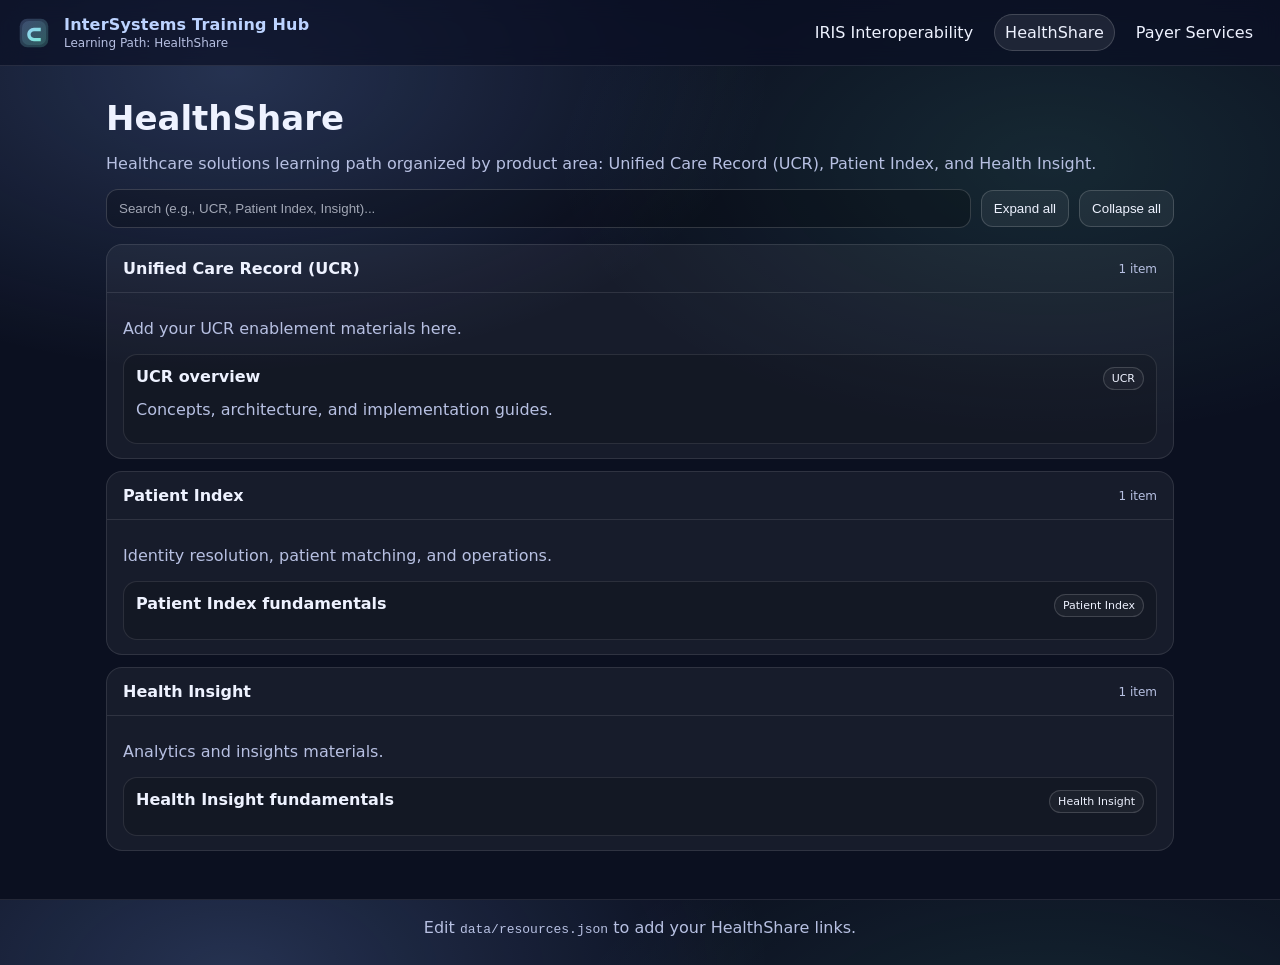
==== paths/healthshare.html @ f5359a51 "feat: initial code commit" ====
<!doctype html>
<html lang="en">
<head>
  <meta charset="utf-8" />
  <meta name="viewport" content="width=device-width,initial-scale=1" />
  <title>HealthShare — InterSystems Training Hub</title>
  <link rel="icon" href="../assets/logo.svg" />
  <link rel="stylesheet" href="../css/styles.css" />
</head>
<body data-path="healthshare">
  <header class="site-header">
    <a class="brand" href="../index.html" aria-label="Go to home">
      <img src="../assets/logo.svg" alt="" class="brand-logo" />
      <div class="brand-text">
        <div class="brand-title">InterSystems Training Hub</div>
        <div class="brand-subtitle">Learning Path: HealthShare</div>
      </div>
    </a>

    <nav class="top-nav" aria-label="Primary">
      <a href="iris-interoperability.html">IRIS Interoperability</a>
      <a class="active" href="healthshare.html">HealthShare</a>
      <a href="payer-services.html">Payer Services</a>
    </nav>
  </header>

  <main class="container">
    <section class="path-header">
      <h1>HealthShare</h1>
      <p class="muted">
        Healthcare solutions learning path organized by product area: Unified Care Record (UCR), Patient Index, and Health Insight.
      </p>

      <div class="toolbar">
        <label class="search">
          <span class="sr-only">Search resources</span>
          <input id="searchInput" type="search" placeholder="Search (e.g., UCR, Patient Index, Insight)..." autocomplete="off" />
        </label>
        <button id="expandAllBtn" class="btn" type="button">Expand all</button>
        <button id="collapseAllBtn" class="btn" type="button">Collapse all</button>
      </div>
    </section>

    <section id="resourceRoot" class="resource-root" aria-live="polite"></section>
  </main>

  <footer class="site-footer">
    <div class="muted">Edit <code>data/resources.json</code> to add your HealthShare links.</div>
  </footer>

  <script src="../js/app.js" defer></script>
</body>
</html>
---- css/styles.css ----
:root{
    --bg: #0b1020;
    --panel: #111836;
    --panel2: #0f1530;
    --text: #eef2ff;
    --muted: #b7c0e2;
    --border: rgba(255,255,255,.10);
    --border2: rgba(255,255,255,.16);
    --link: #bcd3ff;
    --shadow: 0 12px 28px rgba(0,0,0,.35);
  }
  
  *{ box-sizing: border-box; }
  html,body{ height: 100%; }
  body{
    margin: 0;
    font-family: ui-sans-serif, system-ui, -apple-system, Segoe UI, Roboto, Helvetica, Arial, "Apple Color Emoji","Segoe UI Emoji";
    background: radial-gradient(900px 500px at 18% 8%, rgba(130,170,255,.22), transparent 60%),
                radial-gradient(900px 500px at 82% 18%, rgba(120,255,220,.10), transparent 55%),
                var(--bg);
    color: var(--text);
  }
  
  a{ color: var(--link); text-decoration: none; }
  a:hover{ text-decoration: underline; }
  
  .container{
    max-width: 1100px;
    margin: 0 auto;
    padding: 24px 16px 48px;
  }
  
  .site-header{
    position: sticky;
    top: 0;
    z-index: 10;
    backdrop-filter: blur(10px);
    background: rgba(10, 15, 35, .66);
    border-bottom: 1px solid var(--border);
    display: flex;
    gap: 16px;
    align-items: center;
    justify-content: space-between;
    padding: 14px 16px;
  }
  
  .brand{
    display: flex;
    gap: 12px;
    align-items: center;
    min-width: 220px;
  }
  .brand-logo{ width: 36px; height: 36px; }
  .brand-title{ font-weight: 700; letter-spacing: .2px; }
  .brand-subtitle{ font-size: 12px; color: var(--muted); margin-top: 2px; }
  
  .top-nav{
    display: flex;
    gap: 10px;
    flex-wrap: wrap;
    justify-content: flex-end;
  }
  .top-nav a{
    padding: 8px 10px;
    border: 1px solid transparent;
    border-radius: 999px;
    color: var(--text);
    background: transparent;
  }
  .top-nav a:hover{
    border-color: var(--border2);
    text-decoration: none;
  }
  .top-nav a.active{
    background: rgba(255,255,255,.08);
    border-color: var(--border2);
  }
  
  .hero{
    padding: 18px 0 8px;
  }
  .hero h1{
    font-size: clamp(26px, 3vw, 36px);
    margin: 0 0 8px;
  }
  .muted{ color: var(--muted); }
  
  .grid{
    display: grid;
    grid-template-columns: repeat(12, 1fr);
    gap: 14px;
    margin-top: 18px;
  }
  .card{
    grid-column: span 12;
    background: linear-gradient(180deg, rgba(255,255,255,.08), rgba(255,255,255,.03));
    border: 1px solid var(--border);
    border-radius: 18px;
    padding: 16px;
    box-shadow: var(--shadow);
    transition: transform .12s ease, border-color .12s ease;
  }
  .card:hover{
    transform: translateY(-2px);
    border-color: var(--border2);
    text-decoration: none;
  }
  .card h2{ margin: 0 0 8px; font-size: 18px; color: var(--text); }
  .card p{ margin: 0 0 12px; color: var(--muted); line-height: 1.4; }
  .pill{
    display: inline-block;
    padding: 6px 10px;
    border-radius: 999px;
    border: 1px solid var(--border2);
    background: rgba(0,0,0,.16);
    color: var(--text);
    font-size: 12px;
  }
  
  .note{
    margin-top: 18px;
    background: rgba(255,255,255,.05);
    border: 1px solid var(--border);
    border-radius: 16px;
    padding: 14px 16px;
  }
  
  .path-header h1{
    margin: 8px 0 6px;
    font-size: clamp(24px, 3vw, 34px);
  }
  .toolbar{
    display: flex;
    gap: 10px;
    flex-wrap: wrap;
    align-items: center;
    margin-top: 14px;
  }
  .search{
    flex: 1 1 320px;
  }
  .search input{
    width: 100%;
    padding: 11px 12px;
    border-radius: 12px;
    border: 1px solid var(--border2);
    background: rgba(0,0,0,.22);
    color: var(--text);
    outline: none;
  }
  .search input::placeholder{ color: rgba(238,242,255,.65); }
  
  .btn{
    padding: 10px 12px;
    border-radius: 12px;
    border: 1px solid var(--border2);
    background: rgba(255,255,255,.06);
    color: var(--text);
    cursor: pointer;
  }
  .btn:hover{ background: rgba(255,255,255,.10); }
  
  .resource-root{
    margin-top: 16px;
    display: grid;
    gap: 12px;
  }
  
  .section{
    background: rgba(255,255,255,.05);
    border: 1px solid var(--border);
    border-radius: 16px;
    overflow: clip;
  }
  .section summary{
    list-style: none;
    cursor: pointer;
    padding: 14px 16px;
    display: flex;
    align-items: center;
    justify-content: space-between;
    gap: 12px;
  }
  .section summary::-webkit-details-marker{ display:none; }
  .section-title{
    font-weight: 700;
  }
  .section-meta{
    font-size: 12px;
    color: var(--muted);
    white-space: nowrap;
  }
  .section-body{
    border-top: 1px solid var(--border);
    padding: 10px 16px 14px;
  }
  
  .items{
    display: grid;
    gap: 10px;
    margin-top: 8px;
  }
  .item{
    border: 1px solid var(--border);
    border-radius: 14px;
    padding: 12px 12px;
    background: rgba(0,0,0,.14);
  }
  .item-top{
    display: flex;
    align-items: flex-start;
    justify-content: space-between;
    gap: 10px;
  }
  .item-title{
    font-weight: 650;
    margin: 0;
  }
  .item-tags{
    display: flex;
    gap: 6px;
    flex-wrap: wrap;
    justify-content: flex-end;
  }
  .tag{
    font-size: 11px;
    padding: 4px 8px;
    border-radius: 999px;
    border: 1px solid var(--border2);
    background: rgba(255,255,255,.04);
    color: var(--text);
  }
  .item-desc{
    margin: 8px 0 0;
    color: var(--muted);
    line-height: 1.45;
  }
  
  .item-links{
    margin-top: 10px;
    display: flex;
    flex-wrap: wrap;
    gap: 8px;
  }
  .linkbtn{
    display: inline-flex;
    align-items: center;
    gap: 8px;
    padding: 8px 10px;
    border-radius: 12px;
    border: 1px solid var(--border2);
    background: rgba(255,255,255,.06);
    color: var(--text);
  }
  .linkbtn:hover{ text-decoration: none; background: rgba(255,255,255,.10); }
  .linkbtn img{ width: 14px; height: 14px; opacity: .92; }
  
  .site-footer{
    padding: 18px 16px 28px;
    border-top: 1px solid var(--border);
    color: var(--muted);
    text-align: center;
  }
  
  .sr-only{
    position:absolute;
    width:1px;height:1px;
    padding:0;margin:-1px;
    overflow:hidden;clip:rect(0,0,0,0);
    white-space:nowrap;border:0;
  }
  
  @media (min-width: 860px){
    .card{ grid-column: span 4; }
  }
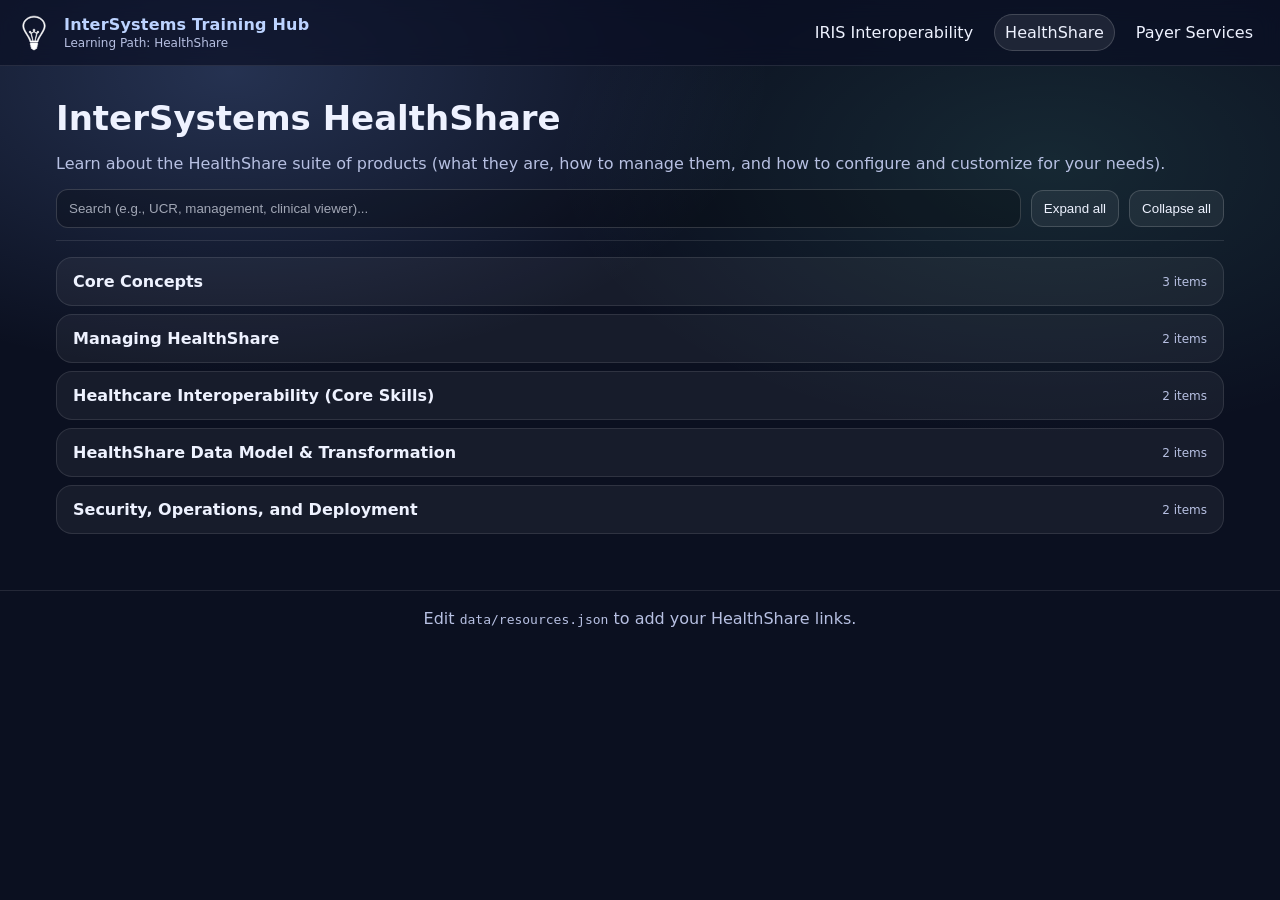
==== commit 19f5dc86: "feat: more healthshare links" ====
--- a/paths/healthshare.html
+++ b/paths/healthshare.html
@@ -26,15 +26,15 @@
 
   <main class="container">
     <section class="path-header">
-      <h1>HealthShare</h1>
+      <h1>InterSystems HealthShare</h1>
       <p class="muted">
-        Healthcare solutions learning path organized by product area: Unified Care Record (UCR), Patient Index, and Health Insight.
+        Learn about the HealthShare suite of products (what they are, how to manage them, and how to configure and customize for your needs).
       </p>
 
       <div class="toolbar">
         <label class="search">
           <span class="sr-only">Search resources</span>
-          <input id="searchInput" type="search" placeholder="Search (e.g., UCR, Patient Index, Insight)..." autocomplete="off" />
+          <input id="searchInput" type="search" placeholder="Search (e.g., UCR, management, clinical viewer)..." autocomplete="off" />
         </label>
         <button id="expandAllBtn" class="btn" type="button">Expand all</button>
         <button id="collapseAllBtn" class="btn" type="button">Collapse all</button>
--- a/css/styles.css
+++ b/css/styles.css
@@ -1,276 +1,460 @@
 :root{
-    --bg: #0b1020;
-    --panel: #111836;
-    --panel2: #0f1530;
-    --text: #eef2ff;
-    --muted: #b7c0e2;
-    --border: rgba(255,255,255,.10);
-    --border2: rgba(255,255,255,.16);
-    --link: #bcd3ff;
-    --shadow: 0 12px 28px rgba(0,0,0,.35);
+  --bg:#0b1020;
+  --panel:#111836;
+  --panel2:#0f1530;
+  --text:#eef2ff;
+  --muted:#b7c0e2;
+  --border:rgba(255,255,255,.10);
+  --border2:rgba(255,255,255,.16);
+  --link:#bcd3ff;
+  --shadow:0 12px 28px rgba(0,0,0,.35);
+}
+
+*{ box-sizing:border-box; }
+html,body{ height:100%; }
+
+body{
+  margin:0;
+  font-family:ui-sans-serif,system-ui,-apple-system,"Segoe UI",Roboto,Helvetica,Arial,"Apple Color Emoji","Segoe UI Emoji";
+  background:
+    radial-gradient(900px 500px at 18% 8%, rgba(130,170,255,.22), transparent 60%),
+    radial-gradient(900px 500px at 82% 18%, rgba(120,255,220,.10), transparent 55%),
+    var(--bg);
+  background-attachment:fixed;
+  background-repeat:no-repeat;
+  background-size:cover;
+  color:var(--text);
+}
+
+a{ color:var(--link); text-decoration:none; }
+a:hover{ text-decoration:underline; }
+
+.container{
+  margin:0 auto;
+  padding:24px 16px 48px;
+  width:100%;
+}
+
+/* Header */
+.site-header{
+  position:sticky;
+  top:0;
+  z-index:10;
+  backdrop-filter:blur(10px);
+  background:rgba(10,15,35,.66);
+  border-bottom:1px solid var(--border);
+  display:flex;
+  gap:16px;
+  align-items:center;
+  justify-content:space-between;
+  padding:14px 16px;
+}
+
+.brand{
+  display:flex;
+  gap:12px;
+  align-items:center;
+  min-width:220px;
+}
+
+.site-header .brand,
+.site-header .brand:hover,
+.site-header .brand:focus{
+  text-decoration:none;
+}
+
+.brand-logo{ width:36px; height:36px; }
+.brand-title{ font-weight:700; letter-spacing:.2px; }
+.brand-subtitle{ font-size:12px; color:var(--muted); margin-top:2px; }
+
+.top-nav{
+  display:flex;
+  gap:10px;
+  flex-wrap:wrap;
+  justify-content:flex-end;
+}
+.top-nav a{
+  padding:8px 10px;
+  border:1px solid transparent;
+  border-radius:999px;
+  color:var(--text);
+  background:transparent;
+}
+.top-nav a:hover{
+  border-color:var(--border2);
+  text-decoration:none;
+}
+.top-nav a.active{
+  background:rgba(255,255,255,.08);
+  border-color:var(--border2);
+}
+
+/* Hero / misc */
+.hero{ padding:18px 0 8px; }
+.hero h1{
+  font-size:clamp(26px,3vw,36px);
+  margin:0 0 8px;
+}
+.muted{ color:var(--muted); }
+
+/* Card grid (homepage cards) */
+.grid{
+  display:grid;
+  grid-template-columns:repeat(12,1fr);
+  gap:14px;
+  margin-top:18px;
+}
+.card{
+  grid-column:span 12;
+  background:linear-gradient(180deg, rgba(255,255,255,.08), rgba(255,255,255,.03));
+  border:1px solid var(--border);
+  border-radius:18px;
+  padding:16px;
+  box-shadow:var(--shadow);
+  transition:transform .12s ease, border-color .12s ease;
+}
+.card:hover{
+  transform:translateY(-2px);
+  border-color:var(--border2);
+  text-decoration:none;
+}
+.card h2{ margin:0 0 8px; font-size:18px; color:var(--text); }
+.card p{ margin:0 0 12px; color:var(--muted); line-height:1.4; }
+
+.pill{
+  display:inline-block;
+  padding:6px 10px;
+  border-radius:999px;
+  border:1px solid var(--border2);
+  background:rgba(0,0,0,.16);
+  color:var(--text);
+  font-size:12px;
+}
+
+.note{
+  margin-top:18px;
+  background:rgba(255,255,255,.05);
+  border:1px solid var(--border);
+  border-radius:16px;
+  padding:14px 16px;
+}
+
+/* Page header + toolbar (resource pages) */
+.page-header{
+  width:100%;
+  display:block;
+  margin-bottom:16px;
+}
+
+.path-header{
+  width:100%;
+  margin-bottom:12px;
+  border-bottom:1px solid var(--border);
+  padding-bottom:12px;
+}
+.path-header h1{
+  margin:8px 0 6px;
+  font-size:clamp(24px,3vw,34px);
+}
+
+.toolbar,
+.toolbar--full{
+  display:flex;
+  gap:10px;
+  flex-wrap:wrap;
+  align-items:center;
+  width:100%;
+  margin-top:12px;
+}
+
+.search{ flex:1 1 320px; }
+.search input{
+  width:100%;
+  padding:11px 12px;
+  border-radius:12px;
+  border:1px solid var(--border2);
+  background:rgba(0,0,0,.22);
+  color:var(--text);
+  outline:none;
+}
+.search input::placeholder{ color:rgba(238,242,255,.65); }
+
+.btn{
+  padding:10px 12px;
+  border-radius:12px;
+  border:1px solid var(--border2);
+  background:rgba(255,255,255,.06);
+  color:var(--text);
+  cursor:pointer;
+}
+.btn:hover{ background:rgba(255,255,255,.10); }
+
+/* Resources (single-column stacking) */
+.resource-root{
+  margin-top:16px;
+  display:block;
+  width:100%;
+}
+
+.section{
+  background:rgba(255,255,255,.05);
+  border:1px solid var(--border);
+  border-radius:16px;
+  overflow:clip;
+  width:100%;
+  max-width:100%;
+  margin-bottom:0.5em;
+}
+.section summary{
+  list-style:none;
+  cursor:pointer;
+  padding:14px 16px;
+  display:flex;
+  align-items:center;
+  justify-content:space-between;
+  gap:12px;
+}
+.section summary::-webkit-details-marker{ display:none; }
+.section-title{ font-weight:700; }
+.section-meta{
+  font-size:12px;
+  color:var(--muted);
+  white-space:nowrap;
+}
+.section-body{
+  border-top:1px solid var(--border);
+  padding:10px 16px 14px;
+  display:block;
+}
+
+/* Item list */
+.items{
+  display:flex;
+  flex-direction:column;
+  gap:0.5em;
+  margin-top:8px;
+}
+
+/* Single source of truth for .item */
+.item{
+  width:100%;
+  max-width:100%;
+  position:relative;
+  border:1px solid var(--border);
+  border-radius:14px;
+  padding:14px;        /* slightly roomier */
+  background:rgba(0,0,0,.14);
+  transition:background .15s ease, transform .15s ease, box-shadow .15s ease, border-color .15s ease;
+  -webkit-tap-highlight-color:transparent;
+}
+
+/* Entire item highlights (and ONLY the item) on hover */
+.item:hover{
+  background:rgba(255,255,255,.045);
+  transform:translateY(-3px);
+  box-shadow:0 14px 36px rgba(0,0,0,.32);
+  border-color:var(--border2);
+}
+
+/* If your item is an anchor, keep it looking like a card */
+.item,
+.item:hover,
+.item:visited{
+  color:inherit;
+  text-decoration:none;
+}
+
+.item-top{
+  display:flex;
+  align-items:flex-start;
+  justify-content:space-between;
+  gap:10px;
+}
+.item-title{ font-weight:650; margin:0; }
+
+.item-tags{
+  display:flex;
+  gap:6px;
+  flex-wrap:wrap;
+  justify-content:flex-end;
+}
+.tag{
+  font-size:11px;
+  padding:4px 8px;
+  border-radius:999px;
+  border:1px solid var(--border2);
+  background:rgba(255,255,255,.04);
+  color:var(--text);
+}
+.item-desc{
+  margin:8px 0 0;
+  color:var(--muted);
+  line-height:1.45;
+}
+
+.item-links{
+  margin-top:8px;
+  display:flex;
+  flex-wrap:wrap;
+  gap:8px;
+}
+
+/* Remove inner hover/focus highlighting (no separate highlight inside .item) */
+.item .item-inner{
+  padding:0;                 /* no separate card-inside-card */
+  border-radius:0;
+  background:transparent;
+  box-shadow:none;
+  transform:none;
+  transition:none;
+}
+
+.item.linkable:hover .item-inner,
+.item.linkable:focus-within .item-inner,
+.item.linkable:focus-visible .item-inner{
+  background:transparent !important;
+  box-shadow:none !important;
+  transform:none !important;
+}
+
+/* Also prevent badge from independently animating/highlighting */
+.item.linkable:hover .badge-left,
+.item.linkable:focus-within .badge-left,
+.item.linkable:focus-visible .badge-left{
+  filter:none !important;
+  transform:translateY(-50%) !important;
+}
+
+/* Keep badge positioning (static) */
+.badge-left{
+  position:absolute;
+  right:12px;
+  top:50%;
+  transform:translateY(-50%);
+  min-width:56px;
+  padding:6px 8px;
+  border-radius:10px;
+  font-size:12px;
+  font-weight:700;
+  text-align:center;
+  line-height:1;
+  border:1px solid var(--border2);
+  color:var(--text);
+  box-shadow:0 6px 18px rgba(0,0,0,.18);
+  z-index:4;
+}
+
+.badge--video{ background:linear-gradient(180deg,#94B9FF,#6FA8FF); color:#07203a; }
+.badge--course{ background:linear-gradient(180deg,#C9A3FF,#A678FF); color:#23143a; }
+.badge--docs{ background:linear-gradient(180deg,#BFEFD7,#8CE6C0); color:#052818; }
+.badge--exercise{ background:linear-gradient(180deg,#FFD6A6,#FFB46B); color:#2b1400; }
+.badge--article {
+  background: linear-gradient(180deg, #FFD6E7, #FF9EC5);
+  color: #3a0a1f;
+}
+
+
+/* Secondary link buttons inside item (no special hover highlight) */
+.item .linkbtn{
+  display:inline-flex;
+  align-items:center;
+  gap:8px;
+  padding:6px 8px;
+  border:none;
+  background:transparent;
+  color:var(--text);
+  font-weight:600;
+  border-radius:8px;
+  cursor:pointer;
+  text-decoration:none;
+  -webkit-tap-highlight-color:transparent;
+}
+.item .linkbtn img{ width:14px; height:14px; }
+
+/* Remove linkbtn hover highlight so only the .item changes */
+.item .linkbtn:hover{
+  background:transparent;
+  transform:none;
+}
+
+.item .linkbtn:focus{ outline:none; }
+.item .linkbtn:focus-visible{ box-shadow:none; }
+
+.item.linkable .linkbtn{ pointer-events:auto; }
+
+button::-moz-focus-inner,
+.item .linkbtn::-moz-focus-inner{
+  border:0;
+  padding:0;
+}
+
+/* Footer / helpers */
+.site-footer{
+  padding:18px 16px 28px;
+  border-top:1px solid var(--border);
+  color:var(--muted);
+  text-align:center;
+}
+
+.sr-only{
+  position:absolute;
+  width:1px;
+  height:1px;
+  padding:0;
+  margin:-1px;
+  overflow:hidden;
+  clip:rect(0,0,0,0);
+  white-space:nowrap;
+  border:0;
+}
+
+.quicklinks{ margin-top:3rem; }
+
+.full-width{
+  width:100vw;
+  margin-left:calc(50% - 50vw);
+  margin-right:calc(50% - 50vw);
+  padding:0 2rem;
+}
+
+/* ==============================
+   REMOVE SPACE FOR LEFT NAV
+   ============================== */
+
+/* Hide sidebar everywhere (so it can’t reserve space) */
+.side-nav{ display:none !important; }
+.side-nav{ margin-right:0; flex:0 0 auto; width:auto; }
+
+/* Make the main container single-column on desktop too */
+@media (min-width: 921px){
+  .container{
+    display:block;        /* was grid with 240px sidebar column */
+    max-width:1200px;     /* keep or remove if you want full-bleed */
   }
-  
-  *{ box-sizing: border-box; }
-  html,body{ height: 100%; }
-  body{
-    margin: 0;
-    font-family: ui-sans-serif, system-ui, -apple-system, Segoe UI, Roboto, Helvetica, Arial, "Apple Color Emoji","Segoe UI Emoji";
-    background: radial-gradient(900px 500px at 18% 8%, rgba(130,170,255,.22), transparent 60%),
-                radial-gradient(900px 500px at 82% 18%, rgba(120,255,220,.10), transparent 55%),
-                var(--bg);
-    color: var(--text);
+  .resource-root{ width:100%; }
+}
+
+/* Responsive */
+@media (min-width: 860px){
+  .card{ grid-column:span 4; }
+}
+
+@media (max-width: 920px){
+  .container{ display:block; }
+  .side-nav{ display:none !important; }
+  .resource-root{ margin-top:12px; }
+
+  .side-nav.open{ display:none !important; }
+
+  body.side-nav-active::before{
+    content:"";
+    position:fixed;
+    inset:0;
+    background:rgba(2,6,12,.45);
+    z-index:1100;
   }
-  
-  a{ color: var(--link); text-decoration: none; }
-  a:hover{ text-decoration: underline; }
-  
-  .container{
-    max-width: 1100px;
-    margin: 0 auto;
-    padding: 24px 16px 48px;
-  }
-  
-  .site-header{
-    position: sticky;
-    top: 0;
-    z-index: 10;
-    backdrop-filter: blur(10px);
-    background: rgba(10, 15, 35, .66);
-    border-bottom: 1px solid var(--border);
-    display: flex;
-    gap: 16px;
-    align-items: center;
-    justify-content: space-between;
-    padding: 14px 16px;
-  }
-  
-  .brand{
-    display: flex;
-    gap: 12px;
-    align-items: center;
-    min-width: 220px;
-  }
-  .brand-logo{ width: 36px; height: 36px; }
-  .brand-title{ font-weight: 700; letter-spacing: .2px; }
-  .brand-subtitle{ font-size: 12px; color: var(--muted); margin-top: 2px; }
-  
-  .top-nav{
-    display: flex;
-    gap: 10px;
-    flex-wrap: wrap;
-    justify-content: flex-end;
-  }
-  .top-nav a{
-    padding: 8px 10px;
-    border: 1px solid transparent;
-    border-radius: 999px;
-    color: var(--text);
-    background: transparent;
-  }
-  .top-nav a:hover{
-    border-color: var(--border2);
-    text-decoration: none;
-  }
-  .top-nav a.active{
-    background: rgba(255,255,255,.08);
-    border-color: var(--border2);
-  }
-  
-  .hero{
-    padding: 18px 0 8px;
-  }
-  .hero h1{
-    font-size: clamp(26px, 3vw, 36px);
-    margin: 0 0 8px;
-  }
-  .muted{ color: var(--muted); }
-  
-  .grid{
-    display: grid;
-    grid-template-columns: repeat(12, 1fr);
-    gap: 14px;
-    margin-top: 18px;
-  }
-  .card{
-    grid-column: span 12;
-    background: linear-gradient(180deg, rgba(255,255,255,.08), rgba(255,255,255,.03));
-    border: 1px solid var(--border);
-    border-radius: 18px;
-    padding: 16px;
-    box-shadow: var(--shadow);
-    transition: transform .12s ease, border-color .12s ease;
-  }
-  .card:hover{
-    transform: translateY(-2px);
-    border-color: var(--border2);
-    text-decoration: none;
-  }
-  .card h2{ margin: 0 0 8px; font-size: 18px; color: var(--text); }
-  .card p{ margin: 0 0 12px; color: var(--muted); line-height: 1.4; }
-  .pill{
-    display: inline-block;
-    padding: 6px 10px;
-    border-radius: 999px;
-    border: 1px solid var(--border2);
-    background: rgba(0,0,0,.16);
-    color: var(--text);
-    font-size: 12px;
-  }
-  
-  .note{
-    margin-top: 18px;
-    background: rgba(255,255,255,.05);
-    border: 1px solid var(--border);
-    border-radius: 16px;
-    padding: 14px 16px;
-  }
-  
-  .path-header h1{
-    margin: 8px 0 6px;
-    font-size: clamp(24px, 3vw, 34px);
-  }
-  .toolbar{
-    display: flex;
-    gap: 10px;
-    flex-wrap: wrap;
-    align-items: center;
-    margin-top: 14px;
-  }
-  .search{
-    flex: 1 1 320px;
-  }
-  .search input{
-    width: 100%;
-    padding: 11px 12px;
-    border-radius: 12px;
-    border: 1px solid var(--border2);
-    background: rgba(0,0,0,.22);
-    color: var(--text);
-    outline: none;
-  }
-  .search input::placeholder{ color: rgba(238,242,255,.65); }
-  
-  .btn{
-    padding: 10px 12px;
-    border-radius: 12px;
-    border: 1px solid var(--border2);
-    background: rgba(255,255,255,.06);
-    color: var(--text);
-    cursor: pointer;
-  }
-  .btn:hover{ background: rgba(255,255,255,.10); }
-  
-  .resource-root{
-    margin-top: 16px;
-    display: grid;
-    gap: 12px;
-  }
-  
-  .section{
-    background: rgba(255,255,255,.05);
-    border: 1px solid var(--border);
-    border-radius: 16px;
-    overflow: clip;
-  }
-  .section summary{
-    list-style: none;
-    cursor: pointer;
-    padding: 14px 16px;
-    display: flex;
-    align-items: center;
-    justify-content: space-between;
-    gap: 12px;
-  }
-  .section summary::-webkit-details-marker{ display:none; }
-  .section-title{
-    font-weight: 700;
-  }
-  .section-meta{
-    font-size: 12px;
-    color: var(--muted);
-    white-space: nowrap;
-  }
-  .section-body{
-    border-top: 1px solid var(--border);
-    padding: 10px 16px 14px;
-  }
-  
-  .items{
-    display: grid;
-    gap: 10px;
-    margin-top: 8px;
-  }
-  .item{
-    border: 1px solid var(--border);
-    border-radius: 14px;
-    padding: 12px 12px;
-    background: rgba(0,0,0,.14);
-  }
-  .item-top{
-    display: flex;
-    align-items: flex-start;
-    justify-content: space-between;
-    gap: 10px;
-  }
-  .item-title{
-    font-weight: 650;
-    margin: 0;
-  }
-  .item-tags{
-    display: flex;
-    gap: 6px;
-    flex-wrap: wrap;
-    justify-content: flex-end;
-  }
-  .tag{
-    font-size: 11px;
-    padding: 4px 8px;
-    border-radius: 999px;
-    border: 1px solid var(--border2);
-    background: rgba(255,255,255,.04);
-    color: var(--text);
-  }
-  .item-desc{
-    margin: 8px 0 0;
-    color: var(--muted);
-    line-height: 1.45;
-  }
-  
-  .item-links{
-    margin-top: 10px;
-    display: flex;
-    flex-wrap: wrap;
-    gap: 8px;
-  }
-  .linkbtn{
-    display: inline-flex;
-    align-items: center;
-    gap: 8px;
-    padding: 8px 10px;
-    border-radius: 12px;
-    border: 1px solid var(--border2);
-    background: rgba(255,255,255,.06);
-    color: var(--text);
-  }
-  .linkbtn:hover{ text-decoration: none; background: rgba(255,255,255,.10); }
-  .linkbtn img{ width: 14px; height: 14px; opacity: .92; }
-  
-  .site-footer{
-    padding: 18px 16px 28px;
-    border-top: 1px solid var(--border);
-    color: var(--muted);
-    text-align: center;
-  }
-  
-  .sr-only{
-    position:absolute;
-    width:1px;height:1px;
-    padding:0;margin:-1px;
-    overflow:hidden;clip:rect(0,0,0,0);
-    white-space:nowrap;border:0;
-  }
-  
-  @media (min-width: 860px){
-    .card{ grid-column: span 4; }
-  }
-  +}
+
+@media (max-width: 640px){
+  .badge-left{ right:10px; min-width:50px; padding:5px 6px; }
+}
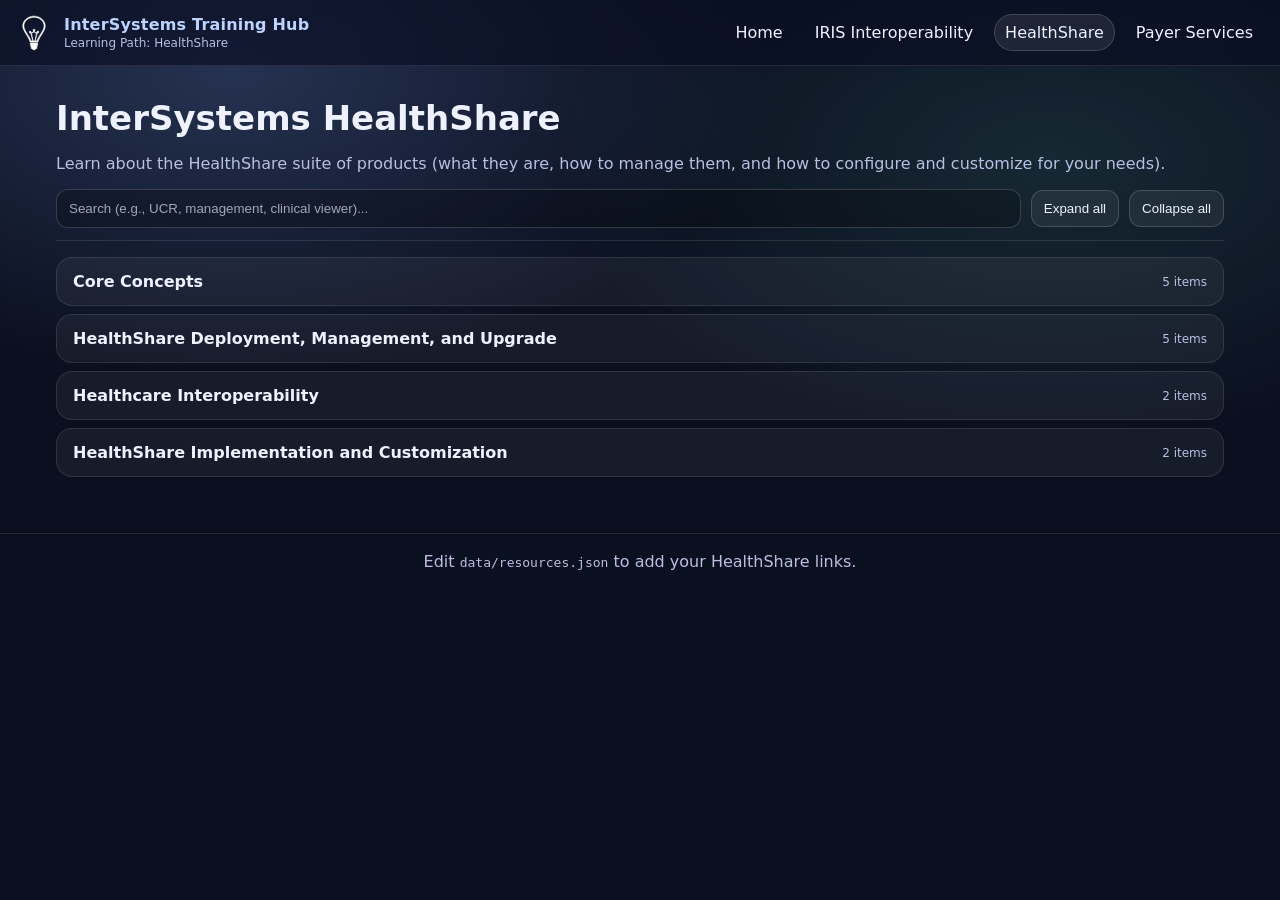
==== commit 94aa810a: "feat: nav bar for home page" ====
--- a/paths/healthshare.html
+++ b/paths/healthshare.html
@@ -18,6 +18,7 @@
     </a>
 
     <nav class="top-nav" aria-label="Primary">
+      <a href="../index.html">Home</a>
       <a href="iris-interoperability.html">IRIS Interoperability</a>
       <a class="active" href="healthshare.html">HealthShare</a>
       <a href="payer-services.html">Payer Services</a>
